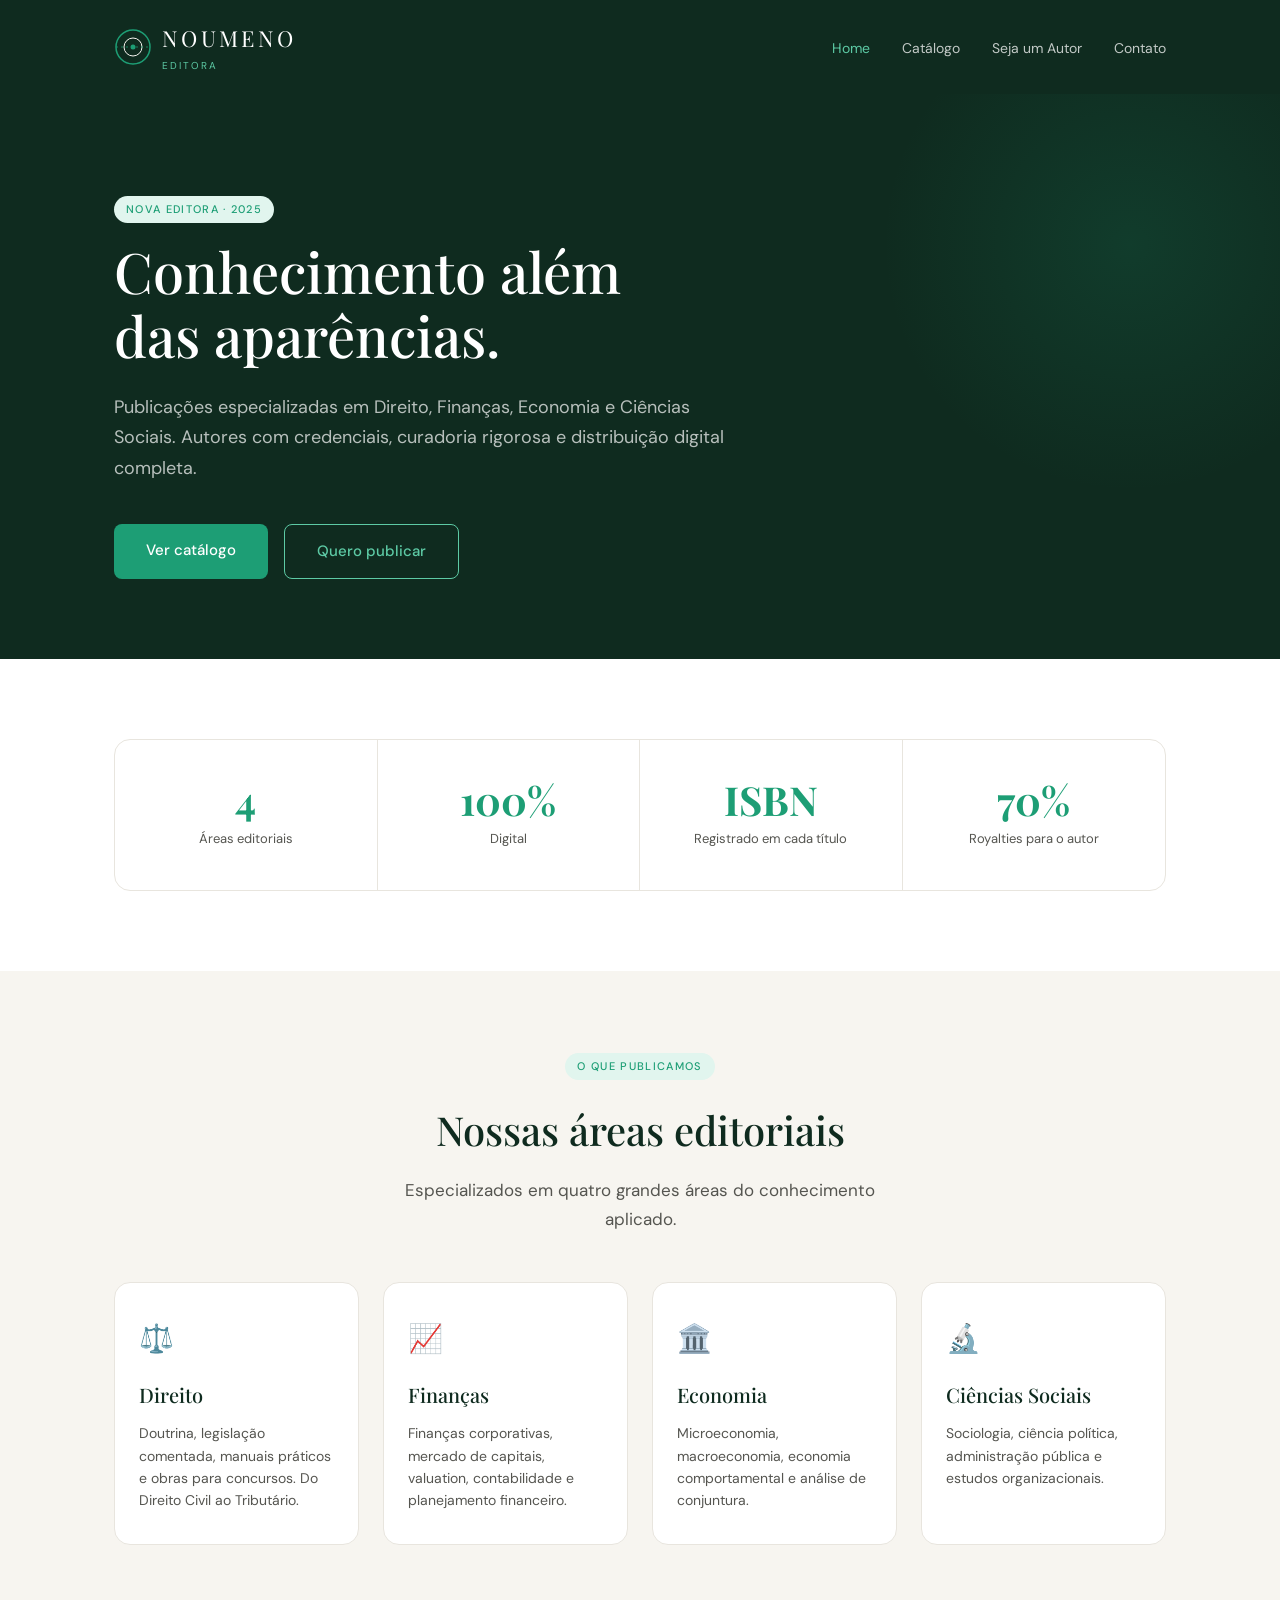
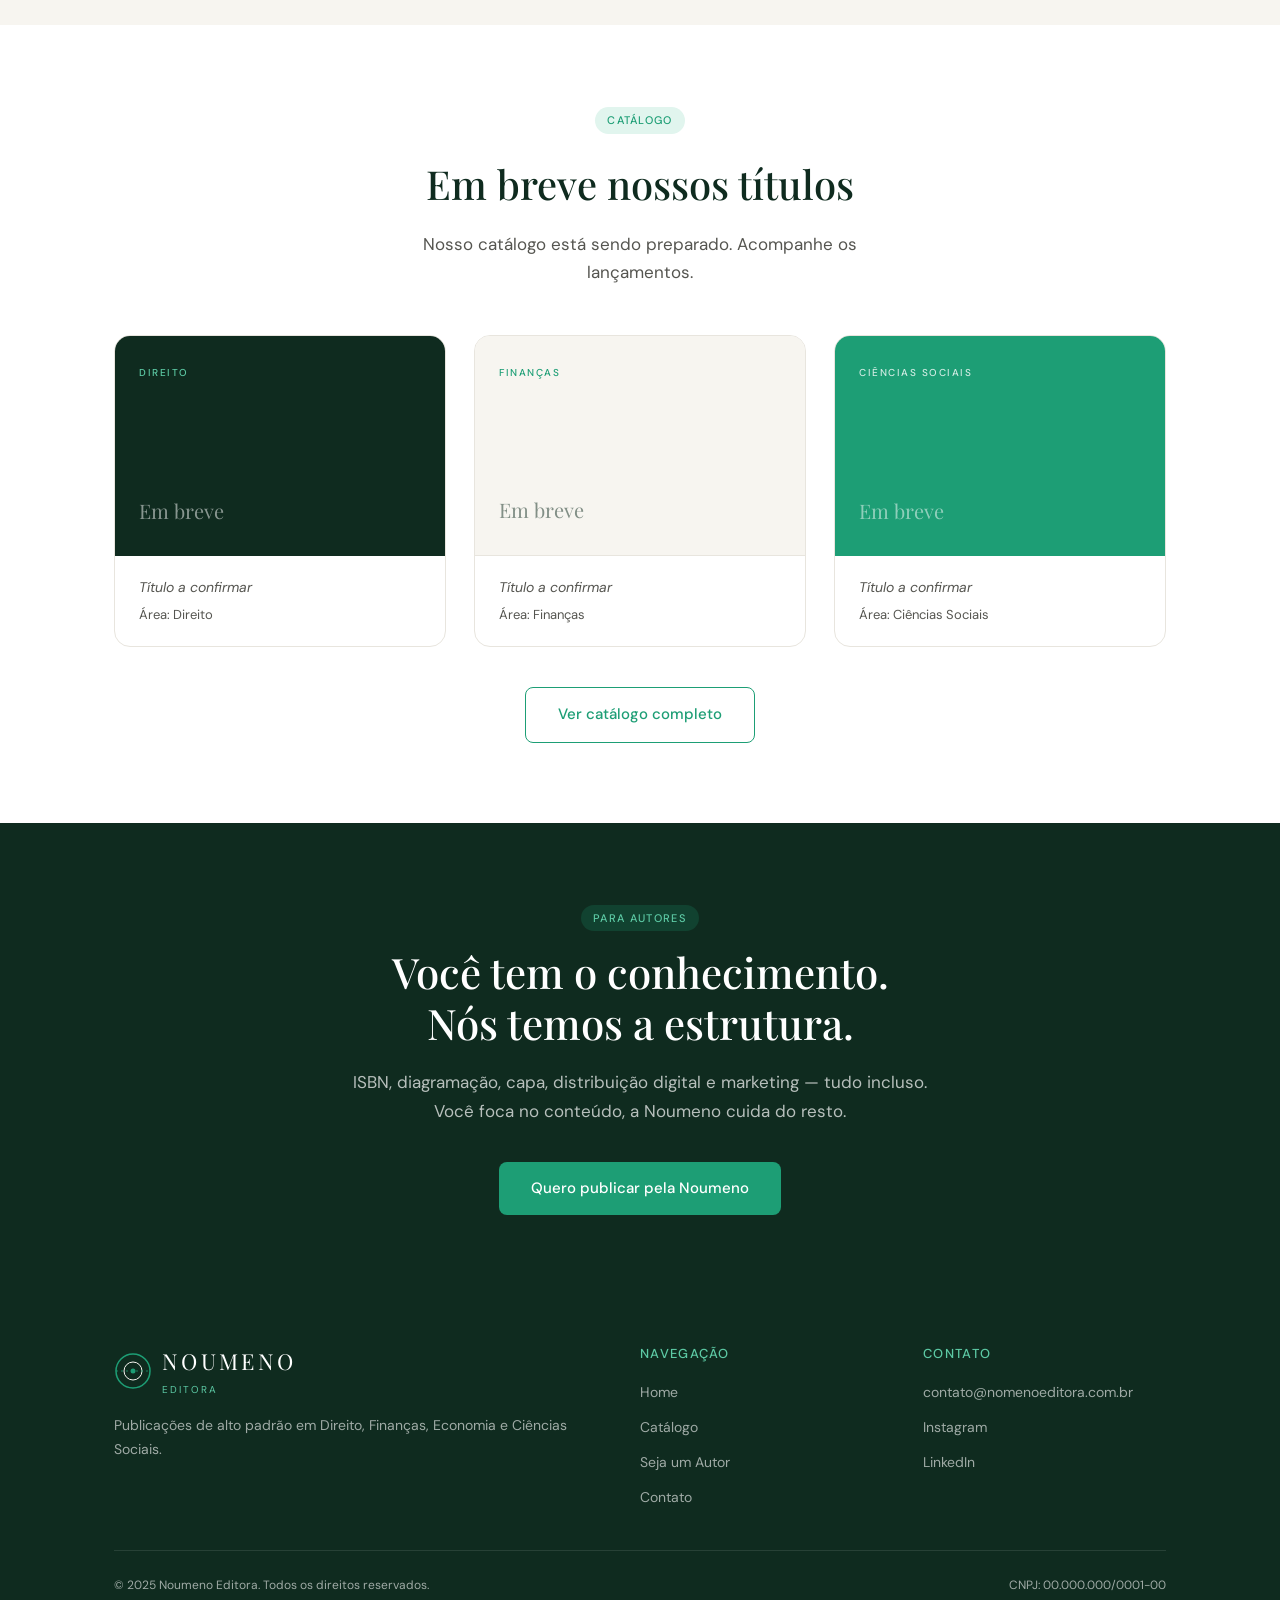
==== index.html @ d6a76dbc "primeiro commit" ====
<!DOCTYPE html>
<html lang="pt-BR">
<head>
  <meta charset="UTF-8">
  <meta name="viewport" content="width=device-width, initial-scale=1.0">
  <title>Noumeno Editora — Direito, Finanças e Ciências Sociais</title>
  <meta name="description" content="Editora especializada em Direito, Finanças, Economia e Ciências Sociais. Publicações de alto padrão para profissionais e acadêmicos.">
  <link rel="stylesheet" href="css/style.css">
  <link rel="stylesheet" href="css/home.css">
</head>
<body>

  <header>
    <div class="container">
      <nav>
        <a href="index.html" class="logo">
          <div class="logo-simbolo">
            <svg viewBox="0 0 38 38" fill="none" xmlns="http://www.w3.org/2000/svg">
              <circle cx="19" cy="19" r="17" stroke="#1D9E75" stroke-width="1.5"/>
              <circle cx="19" cy="19" r="9" stroke="#F7F5F0" stroke-width="1"/>
              <circle cx="19" cy="19" r="2.5" fill="#1D9E75"/>
              <line x1="2" y1="19" x2="36" y2="19" stroke="#1D9E75" stroke-width="0.75" stroke-dasharray="2 3"/>
            </svg>
          </div>
          <div>
            <div class="logo-nome">NOUMENO</div>
            <div class="logo-sub">Editora</div>
          </div>
        </a>
        <ul class="menu">
          <li><a href="index.html" class="ativo">Home</a></li>
          <li><a href="catalogo.html">Catálogo</a></li>
          <li><a href="autores.html">Seja um Autor</a></li>
          <li><a href="contato.html">Contato</a></li>
        </ul>
      </nav>
    </div>
  </header>

  <section class="hero">
    <div class="container">
      <div class="hero-conteudo">
        <span class="tag">Nova editora · 2025</span>
        <h1 class="hero-titulo">
          Conhecimento além<br>das aparências.
        </h1>
        <p class="hero-texto">
          Publicações especializadas em Direito, Finanças, Economia e Ciências Sociais.
          Autores com credenciais, curadoria rigorosa e distribuição digital completa.
        </p>
        <div class="hero-botoes">
          <a href="catalogo.html" class="botao botao-primario">Ver catálogo</a>
          <a href="autores.html" class="botao botao-secundario">Quero publicar</a>
        </div>
      </div>
    </div>
  </section>

  <section class="secao secao-cinza">
    <div class="container">
      <div class="numeros-grid">
        <div class="numero-item">
          <div class="numero-valor">4</div>
          <div class="numero-label">Áreas editoriais</div>
        </div>
        <div class="numero-item">
          <div class="numero-valor">100%</div>
          <div class="numero-label">Digital</div>
        </div>
        <div class="numero-item">
          <div class="numero-valor">ISBN</div>
          <div class="numero-label">Registrado em cada título</div>
        </div>
        <div class="numero-item">
          <div class="numero-valor">70%</div>
          <div class="numero-label">Royalties para o autor</div>
        </div>
      </div>
    </div>
  </section>

  <section class="secao">
    <div class="container">
      <div class="secao-cabecalho">
        <span class="tag">O que publicamos</span>
        <h2 class="secao-titulo">Nossas áreas editoriais</h2>
        <p class="secao-subtitulo">Especializados em quatro grandes áreas do conhecimento aplicado.</p>
      </div>
      <div class="areas-grid">
        <div class="area-card">
          <div class="area-icone">⚖️</div>
          <h3>Direito</h3>
          <p>Doutrina, legislação comentada, manuais práticos e obras para concursos. Do Direito Civil ao Tributário.</p>
        </div>
        <div class="area-card">
          <div class="area-icone">📈</div>
          <h3>Finanças</h3>
          <p>Finanças corporativas, mercado de capitais, valuation, contabilidade e planejamento financeiro.</p>
        </div>
        <div class="area-card">
          <div class="area-icone">🏛️</div>
          <h3>Economia</h3>
          <p>Microeconomia, macroeconomia, economia comportamental e análise de conjuntura.</p>
        </div>
        <div class="area-card">
          <div class="area-icone">🔬</div>
          <h3>Ciências Sociais</h3>
          <p>Sociologia, ciência política, administração pública e estudos organizacionais.</p>
        </div>
      </div>
    </div>
  </section>

  <section class="secao secao-cinza">
    <div class="container">
      <div class="secao-cabecalho">
        <span class="tag">Catálogo</span>
        <h2 class="secao-titulo">Em breve nossos títulos</h2>
        <p class="secao-subtitulo">Nosso catálogo está sendo preparado. Acompanhe os lançamentos.</p>
      </div>
      <div class="livros-grid">
        <div class="livro-card">
          <div class="livro-capa livro-capa-escuro">
            <span class="livro-area">Direito</span>
            <div class="em-breve-label">Em breve</div>
          </div>
          <div class="livro-info">
            <div class="em-breve-texto">Título a confirmar</div>
            <p>Área: Direito</p>
          </div>
        </div>
        <div class="livro-card">
          <div class="livro-capa livro-capa-claro">
            <span class="livro-area">Finanças</span>
            <div class="em-breve-label">Em breve</div>
          </div>
          <div class="livro-info">
            <div class="em-breve-texto">Título a confirmar</div>
            <p>Área: Finanças</p>
          </div>
        </div>
        <div class="livro-card">
          <div class="livro-capa livro-capa-verde">
            <span class="livro-area">Ciências Sociais</span>
            <div class="em-breve-label">Em breve</div>
          </div>
          <div class="livro-info">
            <div class="em-breve-texto">Título a confirmar</div>
            <p>Área: Ciências Sociais</p>
          </div>
        </div>
      </div>
      <div style="text-align: center; margin-top: 40px;">
        <a href="catalogo.html" class="botao botao-secundario">Ver catálogo completo</a>
      </div>
    </div>
  </section>

  <section class="cta-autor">
    <div class="container">
      <div class="cta-conteudo">
        <span class="tag">Para autores</span>
        <h2>Você tem o conhecimento.<br>Nós temos a estrutura.</h2>
        <p>ISBN, diagramação, capa, distribuição digital e marketing — tudo incluso. Você foca no conteúdo, a Noumeno cuida do resto.</p>
        <a href="autores.html" class="botao botao-primario">Quero publicar pela Noumeno</a>
      </div>
    </div>
  </section>

  <footer>
    <div class="container">
      <div class="footer-grid">
        <div>
          <a href="index.html" class="logo" style="margin-bottom: 16px;">
            <div class="logo-simbolo">
              <svg viewBox="0 0 38 38" fill="none">
                <circle cx="19" cy="19" r="17" stroke="#1D9E75" stroke-width="1.5"/>
                <circle cx="19" cy="19" r="9" stroke="#F7F5F0" stroke-width="1"/>
                <circle cx="19" cy="19" r="2.5" fill="#1D9E75"/>
                <line x1="2" y1="19" x2="36" y2="19" stroke="#1D9E75" stroke-width="0.75" stroke-dasharray="2 3"/>
              </svg>
            </div>
            <div>
              <div class="logo-nome">NOUMENO</div>
              <div class="logo-sub">Editora</div>
            </div>
          </a>
          <p style="font-size: 14px; margin-top: 12px;">Publicações de alto padrão em Direito, Finanças, Economia e Ciências Sociais.</p>
        </div>
        <div>
          <div class="footer-titulo">Navegação</div>
          <ul class="footer-links">
            <li><a href="index.html">Home</a></li>
            <li><a href="catalogo.html">Catálogo</a></li>
            <li><a href="autores.html">Seja um Autor</a></li>
            <li><a href="contato.html">Contato</a></li>
          </ul>
        </div>
        <div>
          <div class="footer-titulo">Contato</div>
          <ul class="footer-links">
            <li><a href="mailto:contato@nomenoeditora.com.br">contato@nomenoeditora.com.br</a></li>
            <li><a href="#">Instagram</a></li>
            <li><a href="#">LinkedIn</a></li>
          </ul>
        </div>
      </div>
      <div class="footer-bottom">
        <span>© 2025 Noumeno Editora. Todos os direitos reservados.</span>
        <span>CNPJ: 00.000.000/0001-00</span>
      </div>
    </div>
  </footer>

  <script src="js/main.js"></script>
</body>
</html>
---- css/style.css ----
/* =============================================
   NOUMENO EDITORA — style.css
   ============================================= */

@import url('https://fonts.googleapis.com/css2?family=Playfair+Display:wght@400;500;700&family=DM+Sans:wght@300;400;500&display=swap');

:root {
  --verde-noite:   #0F2B1F;
  --esmeralda:     #1D9E75;
  --verde-claro:   #5DCAA5;
  --menta:         #E1F5EE;
  --dourado:       #C9A84C;
  --preto:         #1A1A1A;
  --off-white:     #F7F5F0;
  --cinza-texto:   #555550;
  --branco:        #FFFFFF;

  --fonte-titulo:  'Playfair Display', serif;
  --fonte-texto:   'DM Sans', sans-serif;

  --raio:          8px;
  --raio-grande:   16px;
  --sombra:        0 4px 24px rgba(15, 43, 31, 0.10);
}

*, *::before, *::after { box-sizing: border-box; margin: 0; padding: 0; }
html { scroll-behavior: smooth; }
body { font-family: var(--fonte-texto); background-color: var(--off-white); color: var(--preto); font-size: 16px; line-height: 1.7; }
img { max-width: 100%; display: block; }
a { color: inherit; text-decoration: none; }

.container { max-width: 1100px; margin: 0 auto; padding: 0 24px; }
.secao { padding: 80px 0; }
.secao-cinza { background-color: var(--branco); }

.tag {
  display: inline-block;
  font-size: 11px; font-weight: 500; letter-spacing: 0.12em;
  text-transform: uppercase; color: var(--esmeralda);
  background: var(--menta); padding: 4px 12px;
  border-radius: 20px; margin-bottom: 16px;
}

.botao {
  display: inline-block; padding: 14px 32px;
  border-radius: var(--raio); font-family: var(--fonte-texto);
  font-size: 15px; font-weight: 500; cursor: pointer;
  border: none; transition: all 0.2s ease;
}
.botao-primario { background: var(--esmeralda); color: var(--branco); }
.botao-primario:hover { background: var(--verde-noite); }
.botao-secundario { background: transparent; color: var(--esmeralda); border: 1.5px solid var(--esmeralda); }
.botao-secundario:hover { background: var(--menta); }

/* HEADER */
header { background: var(--verde-noite); padding: 20px 0; position: sticky; top: 0; z-index: 100; }
nav { display: flex; align-items: center; justify-content: space-between; }

.logo { display: flex; align-items: center; gap: 10px; }
.logo-simbolo { width: 38px; height: 38px; position: relative; display: flex; align-items: center; justify-content: center; }
.logo-simbolo svg { width: 38px; height: 38px; }
.logo-nome { font-family: var(--fonte-titulo); font-size: 22px; color: var(--branco); letter-spacing: 0.15em; }
.logo-sub { font-size: 10px; letter-spacing: 0.2em; text-transform: uppercase; color: var(--verde-claro); }

.menu { display: flex; gap: 32px; list-style: none; }
.menu a { color: rgba(255,255,255,0.75); font-size: 14px; font-weight: 400; transition: color 0.2s; }
.menu a:hover, .menu a.ativo { color: var(--verde-claro); }

/* FOOTER */
footer { background: var(--verde-noite); color: rgba(255,255,255,0.6); padding: 48px 0 32px; }
.footer-grid { display: grid; grid-template-columns: 2fr 1fr 1fr; gap: 40px; margin-bottom: 40px; }
.footer-titulo { font-size: 13px; font-weight: 500; color: var(--verde-claro); letter-spacing: 0.1em; text-transform: uppercase; margin-bottom: 12px; }
.footer-links { list-style: none; display: flex; flex-direction: column; gap: 8px; }
.footer-links a { font-size: 14px; color: rgba(255,255,255,0.6); transition: color 0.2s; }
.footer-links a:hover { color: var(--verde-claro); }
.footer-bottom { border-top: 0.5px solid rgba(255,255,255,0.1); padding-top: 24px; display: flex; justify-content: space-between; font-size: 12px; }

@media (max-width: 768px) {
  .menu { display: none; }
  .footer-grid { grid-template-columns: 1fr; }
  .secao { padding: 48px 0; }
}
---- css/home.css ----
/* =============================================
   NOUMENO EDITORA — home.css
   ============================================= */

/* HERO */
.hero { background: var(--verde-noite); padding: 100px 0 80px; position: relative; overflow: hidden; }
.hero::before {
  content: ''; position: absolute; right: -100px; top: -100px;
  width: 500px; height: 500px; border-radius: 50%;
  background: radial-gradient(circle, rgba(29,158,117,0.15) 0%, transparent 70%);
  pointer-events: none;
}
.hero-conteudo { max-width: 620px; }
.hero-titulo { font-family: var(--fonte-titulo); font-size: clamp(36px, 5vw, 56px); font-weight: 500; color: var(--branco); line-height: 1.15; margin-bottom: 24px; }
.hero-texto { font-size: 18px; color: rgba(255,255,255,0.7); line-height: 1.7; margin-bottom: 40px; }
.hero-botoes { display: flex; gap: 16px; flex-wrap: wrap; }
.hero .botao-secundario { color: var(--verde-claro); border-color: var(--verde-claro); }
.hero .botao-secundario:hover { background: rgba(93,202,165,0.1); }

/* NÚMEROS */
.numeros-grid { display: grid; grid-template-columns: repeat(4, 1fr); border: 0.5px solid #E8E5DE; border-radius: var(--raio-grande); overflow: hidden; }
.numero-item { padding: 40px 32px; text-align: center; border-right: 0.5px solid #E8E5DE; }
.numero-item:last-child { border-right: none; }
.numero-valor { font-family: var(--fonte-titulo); font-size: 40px; font-weight: 700; color: var(--esmeralda); line-height: 1; margin-bottom: 8px; }
.numero-label { font-size: 13px; color: var(--cinza-texto); }

/* SEÇÃO CABEÇALHO */
.secao-cabecalho { text-align: center; margin-bottom: 48px; }
.secao-titulo { font-family: var(--fonte-titulo); font-size: clamp(28px, 4vw, 40px); font-weight: 500; color: var(--verde-noite); margin-bottom: 12px; }
.secao-subtitulo { font-size: 17px; color: var(--cinza-texto); max-width: 480px; margin: 0 auto; }

/* ÁREAS */
.areas-grid { display: grid; grid-template-columns: repeat(4, 1fr); gap: 24px; }
.area-card { background: var(--branco); border: 0.5px solid #E8E5DE; border-radius: var(--raio-grande); padding: 32px 24px; transition: transform 0.2s, box-shadow 0.2s; }
.area-card:hover { transform: translateY(-4px); box-shadow: var(--sombra); }
.area-icone { font-size: 28px; margin-bottom: 16px; }
.area-card h3 { font-family: var(--fonte-titulo); font-size: 20px; font-weight: 500; color: var(--verde-noite); margin-bottom: 10px; }
.area-card p { font-size: 14px; color: var(--cinza-texto); line-height: 1.6; }

/* LIVROS */
.livros-grid { display: grid; grid-template-columns: repeat(3, 1fr); gap: 28px; }
.livro-card { background: var(--branco); border: 0.5px solid #E8E5DE; border-radius: var(--raio-grande); overflow: hidden; transition: transform 0.2s, box-shadow 0.2s; }
.livro-card:hover { transform: translateY(-4px); box-shadow: var(--sombra); }
.livro-capa { height: 220px; padding: 28px 24px; display: flex; flex-direction: column; justify-content: space-between; }
.livro-capa-escuro { background: var(--verde-noite); }
.livro-capa-claro { background: var(--off-white); border-bottom: 0.5px solid #E8E5DE; }
.livro-capa-verde { background: var(--esmeralda); }
.livro-area { font-size: 10px; letter-spacing: 0.15em; text-transform: uppercase; font-weight: 500; }
.livro-capa-escuro .livro-area { color: var(--verde-claro); }
.livro-capa-claro .livro-area { color: var(--esmeralda); }
.livro-capa-verde .livro-area { color: rgba(255,255,255,0.8); }
.em-breve-label { font-family: var(--fonte-titulo); font-size: 20px; font-weight: 400; opacity: 0.5; }
.livro-capa-escuro .em-breve-label, .livro-capa-verde .em-breve-label { color: var(--branco); }
.livro-capa-claro .em-breve-label { color: var(--verde-noite); }
.livro-info { padding: 20px 24px; }
.livro-info h4 { font-size: 15px; font-weight: 500; color: var(--verde-noite); margin-bottom: 4px; }
.livro-info p { font-size: 13px; color: var(--cinza-texto); }
.em-breve-texto { font-size: 14px; color: var(--cinza-texto); font-style: italic; margin-bottom: 4px; }

/* CTA */
.cta-autor { background: var(--verde-noite); padding: 80px 0; text-align: center; }
.cta-conteudo { max-width: 600px; margin: 0 auto; }
.cta-conteudo h2 { font-family: var(--fonte-titulo); font-size: clamp(28px, 4vw, 42px); font-weight: 500; color: var(--branco); margin-bottom: 20px; line-height: 1.2; }
.cta-conteudo p { color: rgba(255,255,255,0.7); font-size: 17px; margin-bottom: 36px; }
.cta-autor .tag { background: rgba(29,158,117,0.2); color: var(--verde-claro); }

@media (max-width: 900px) {
  .numeros-grid { grid-template-columns: repeat(2, 1fr); }
  .areas-grid { grid-template-columns: repeat(2, 1fr); }
  .livros-grid { grid-template-columns: repeat(2, 1fr); }
}
@media (max-width: 600px) {
  .numeros-grid { grid-template-columns: 1fr 1fr; }
  .numero-item { padding: 24px 16px; }
  .areas-grid { grid-template-columns: 1fr; }
  .livros-grid { grid-template-columns: 1fr; }
  .hero-botoes { flex-direction: column; }
}
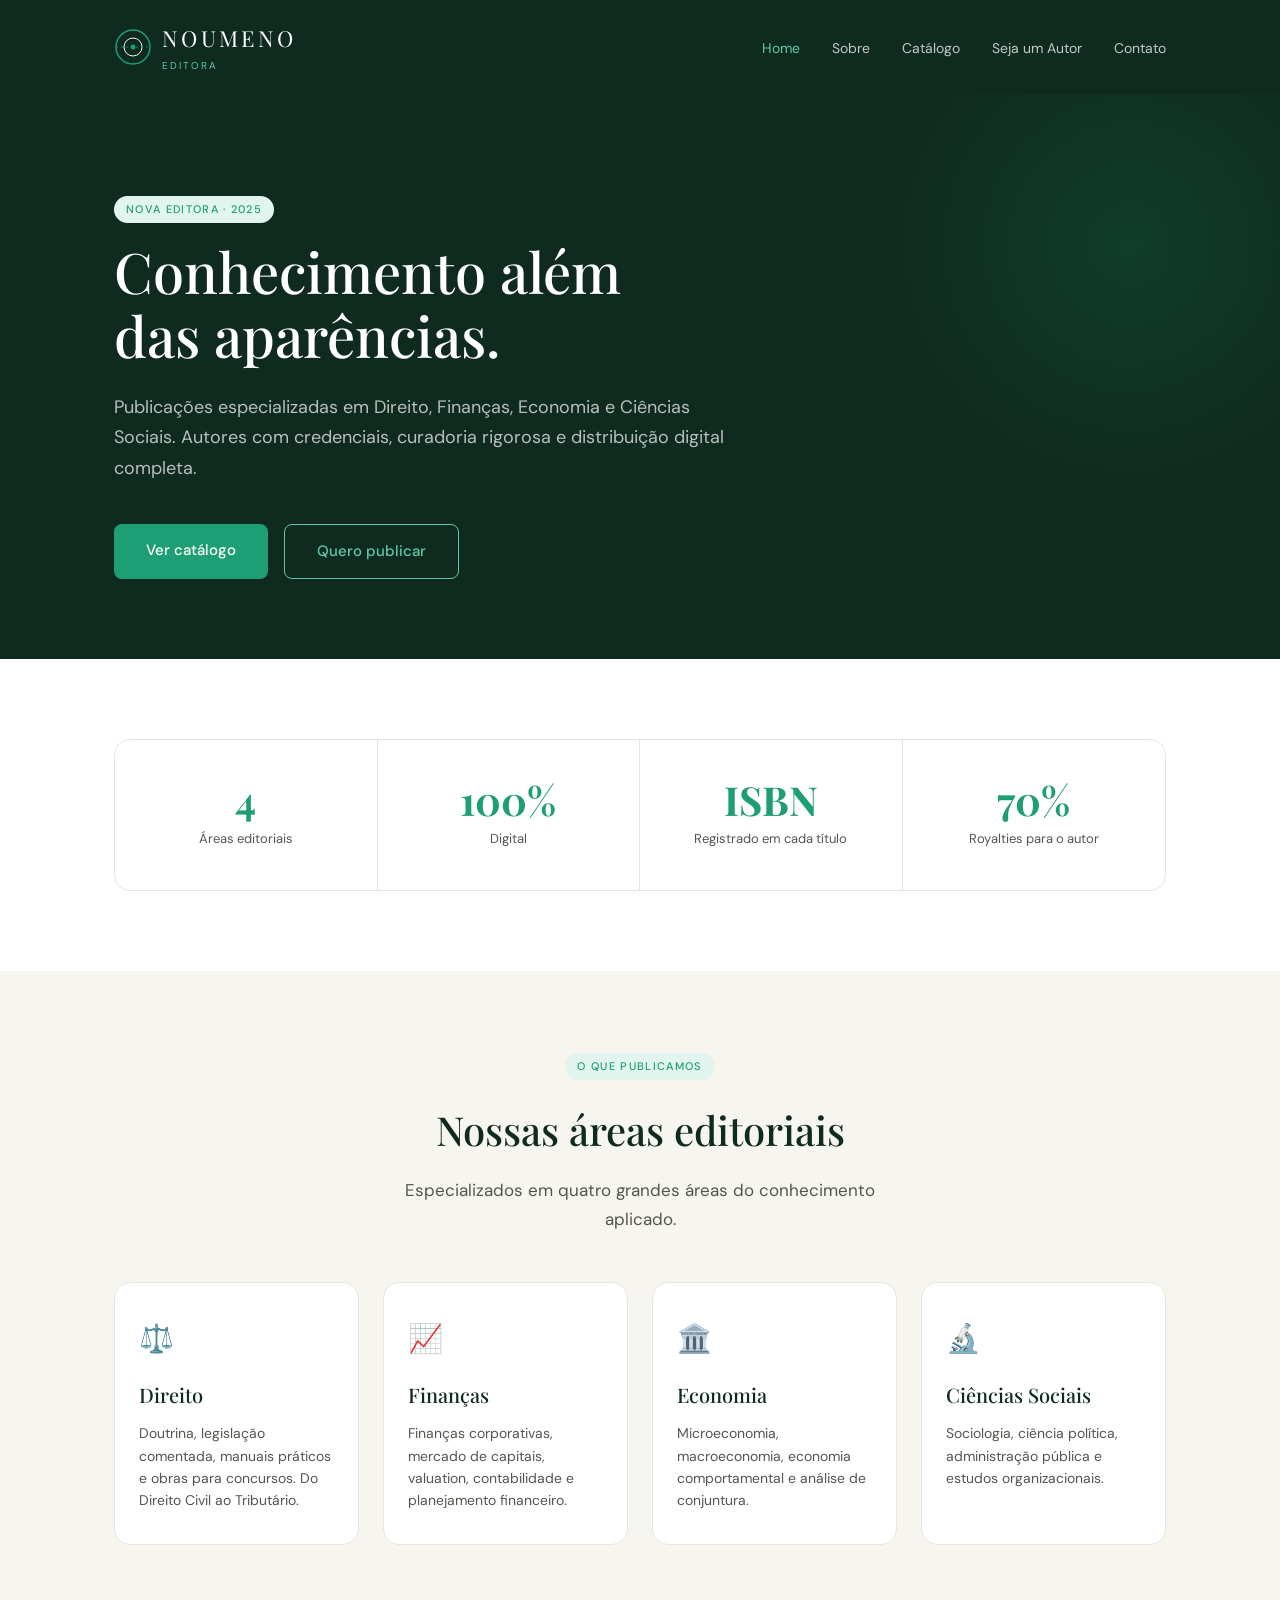
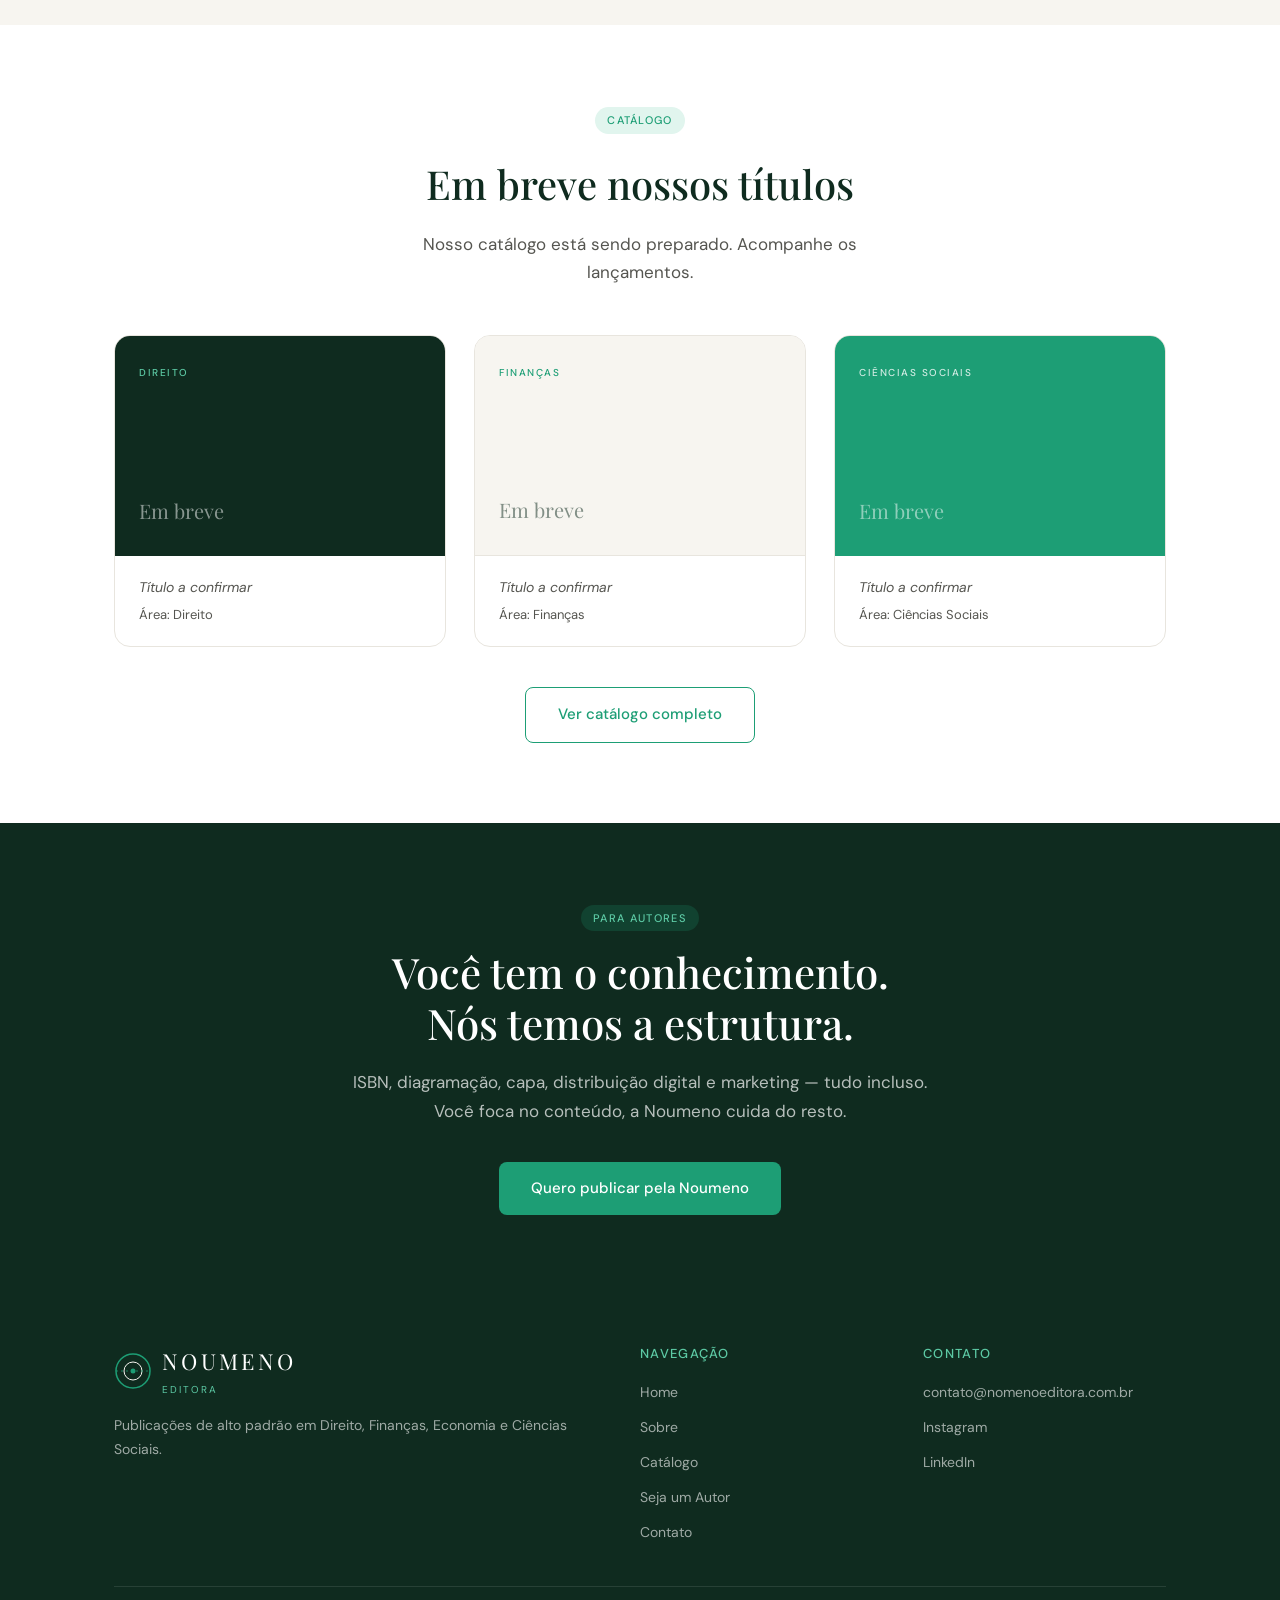
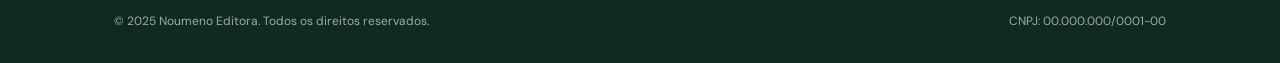
==== commit 5469928e: "adiciona página sobre e imagem do corvo" ====
--- a/index.html
+++ b/index.html
@@ -29,6 +29,7 @@
         </a>
         <ul class="menu">
           <li><a href="index.html" class="ativo">Home</a></li>
+          <li><a href="sobre.html">Sobre</a></li>
           <li><a href="catalogo.html">Catálogo</a></li>
           <li><a href="autores.html">Seja um Autor</a></li>
           <li><a href="contato.html">Contato</a></li>
@@ -191,7 +192,8 @@
           <div class="footer-titulo">Navegação</div>
           <ul class="footer-links">
             <li><a href="index.html">Home</a></li>
-            <li><a href="catalogo.html">Catálogo</a></li>
+            <li><a href="sobre.html">Sobre</a></li>
+          <li><a href="catalogo.html">Catálogo</a></li>
             <li><a href="autores.html">Seja um Autor</a></li>
             <li><a href="contato.html">Contato</a></li>
           </ul>
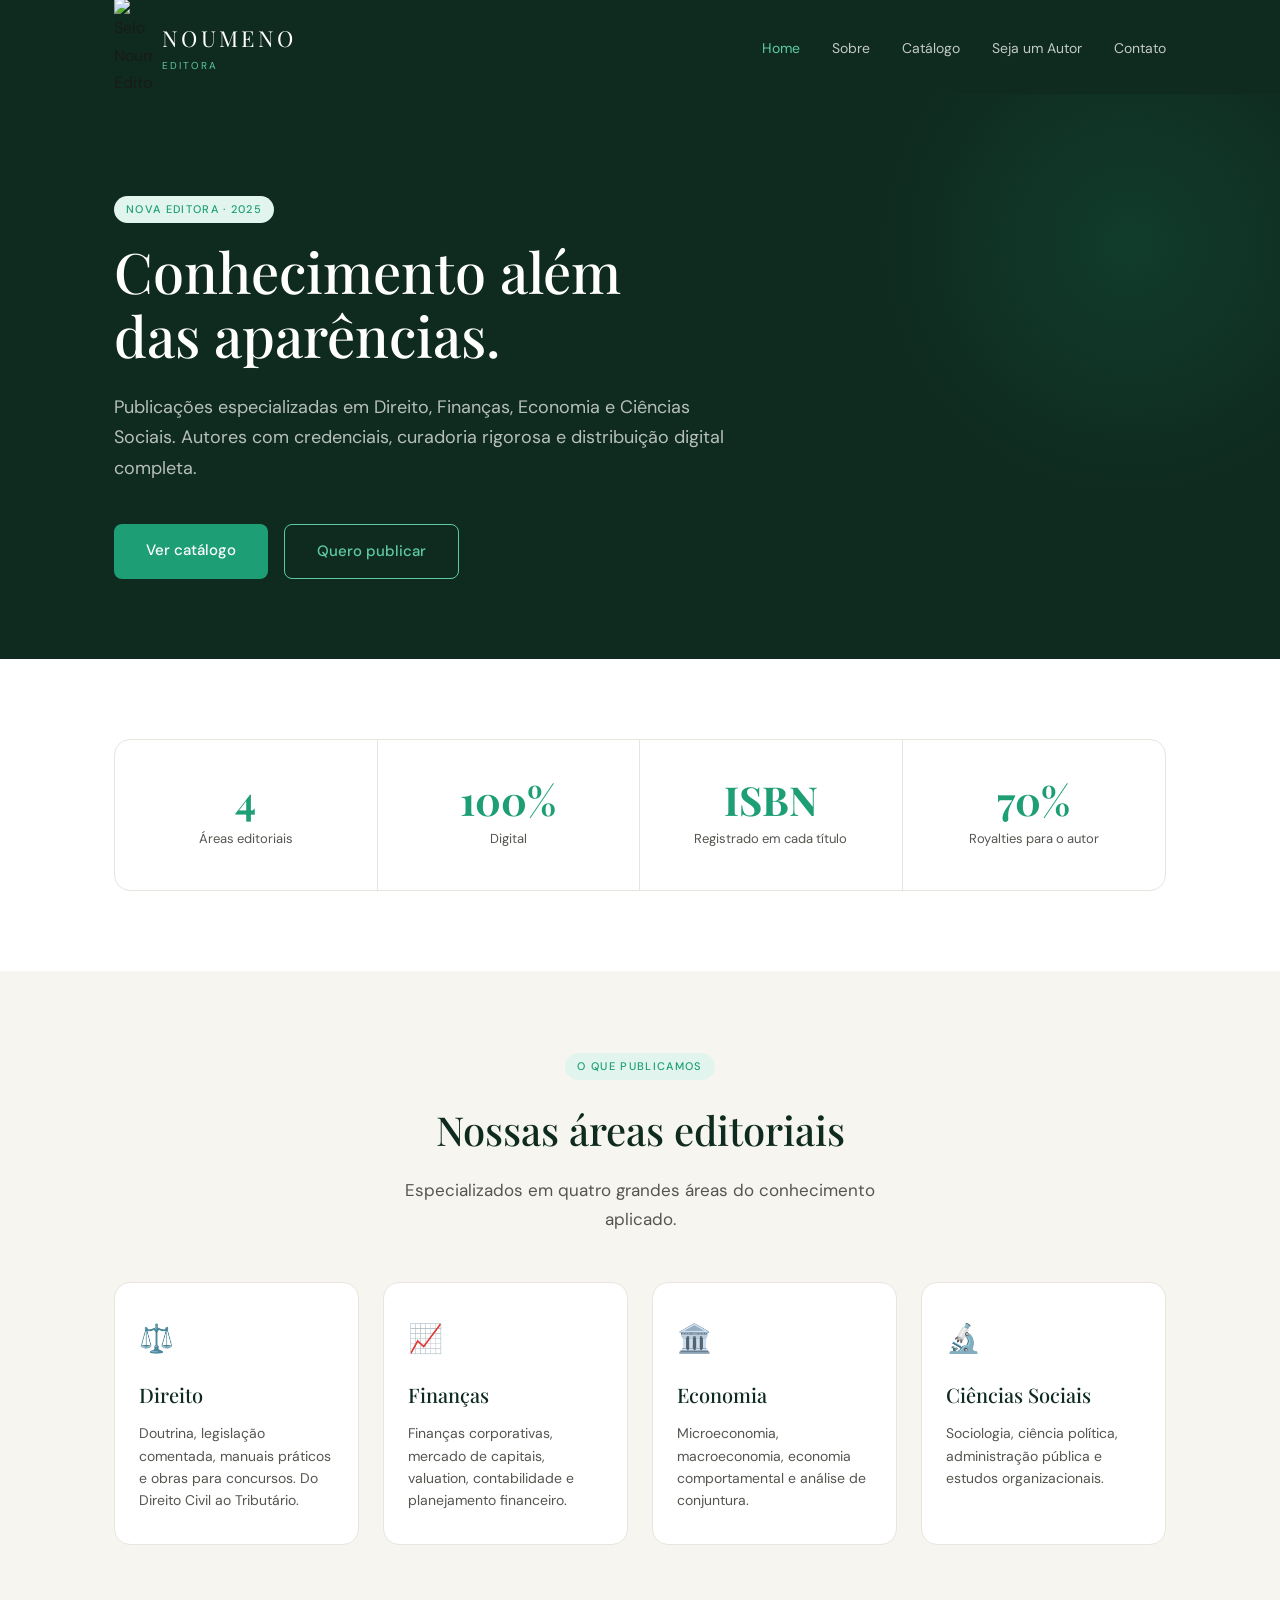
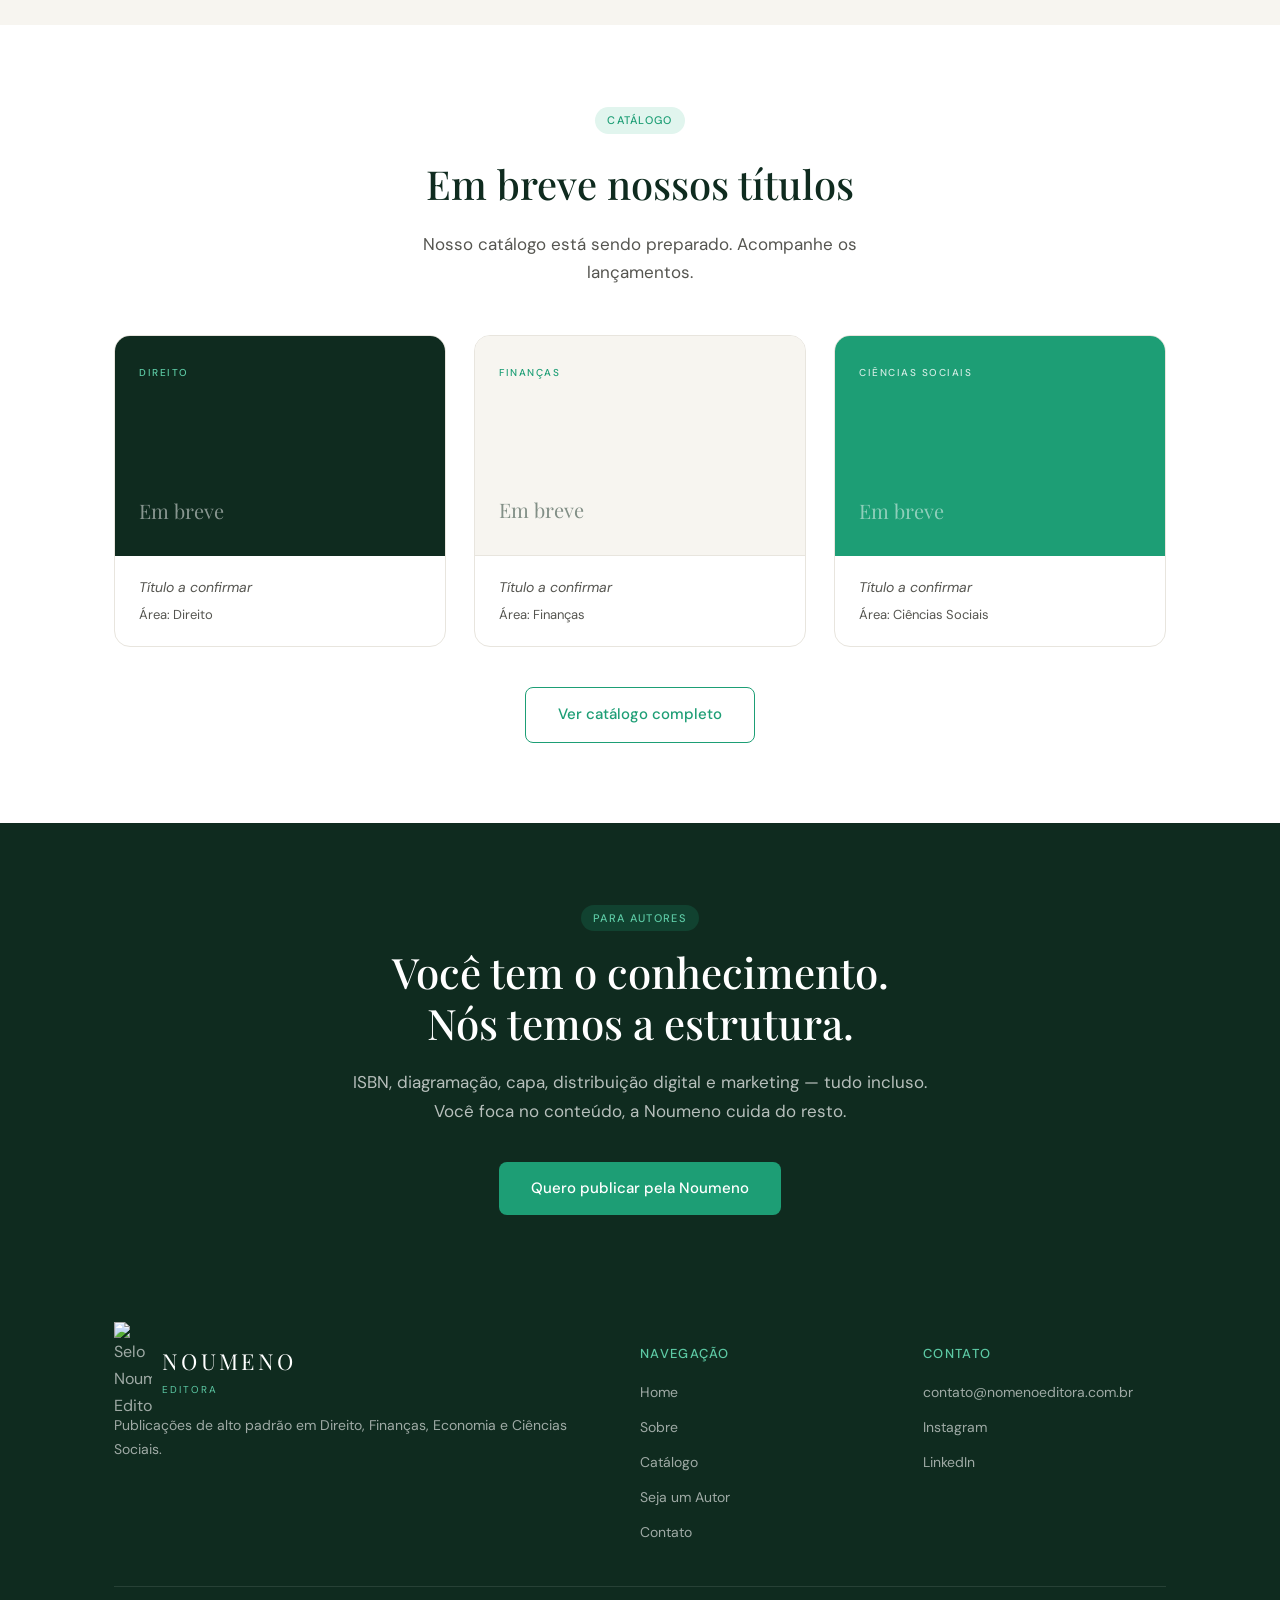
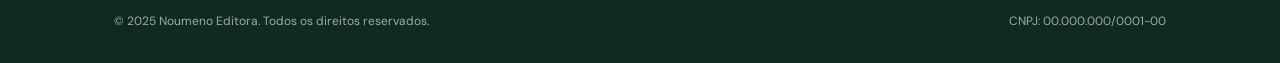
==== commit 8f1116d9: "Logo do selo do corvo (76px) em todas as paginas" ====
--- a/index.html
+++ b/index.html
@@ -15,12 +15,7 @@
       <nav>
         <a href="index.html" class="logo">
           <div class="logo-simbolo">
-            <svg viewBox="0 0 38 38" fill="none" xmlns="http://www.w3.org/2000/svg">
-              <circle cx="19" cy="19" r="17" stroke="#1D9E75" stroke-width="1.5"/>
-              <circle cx="19" cy="19" r="9" stroke="#F7F5F0" stroke-width="1"/>
-              <circle cx="19" cy="19" r="2.5" fill="#1D9E75"/>
-              <line x1="2" y1="19" x2="36" y2="19" stroke="#1D9E75" stroke-width="0.75" stroke-dasharray="2 3"/>
-            </svg>
+            <img src="img/selo-corvo_1.png" alt="Selo Noumeno Editora" class="logo-img">
           </div>
           <div>
             <div class="logo-nome">NOUMENO</div>
@@ -174,12 +169,7 @@
         <div>
           <a href="index.html" class="logo" style="margin-bottom: 16px;">
             <div class="logo-simbolo">
-              <svg viewBox="0 0 38 38" fill="none">
-                <circle cx="19" cy="19" r="17" stroke="#1D9E75" stroke-width="1.5"/>
-                <circle cx="19" cy="19" r="9" stroke="#F7F5F0" stroke-width="1"/>
-                <circle cx="19" cy="19" r="2.5" fill="#1D9E75"/>
-                <line x1="2" y1="19" x2="36" y2="19" stroke="#1D9E75" stroke-width="0.75" stroke-dasharray="2 3"/>
-              </svg>
+              <img src="img/selo-corvo_1.png" alt="Selo Noumeno Editora" class="logo-img">
             </div>
             <div>
               <div class="logo-nome">NOUMENO</div>
